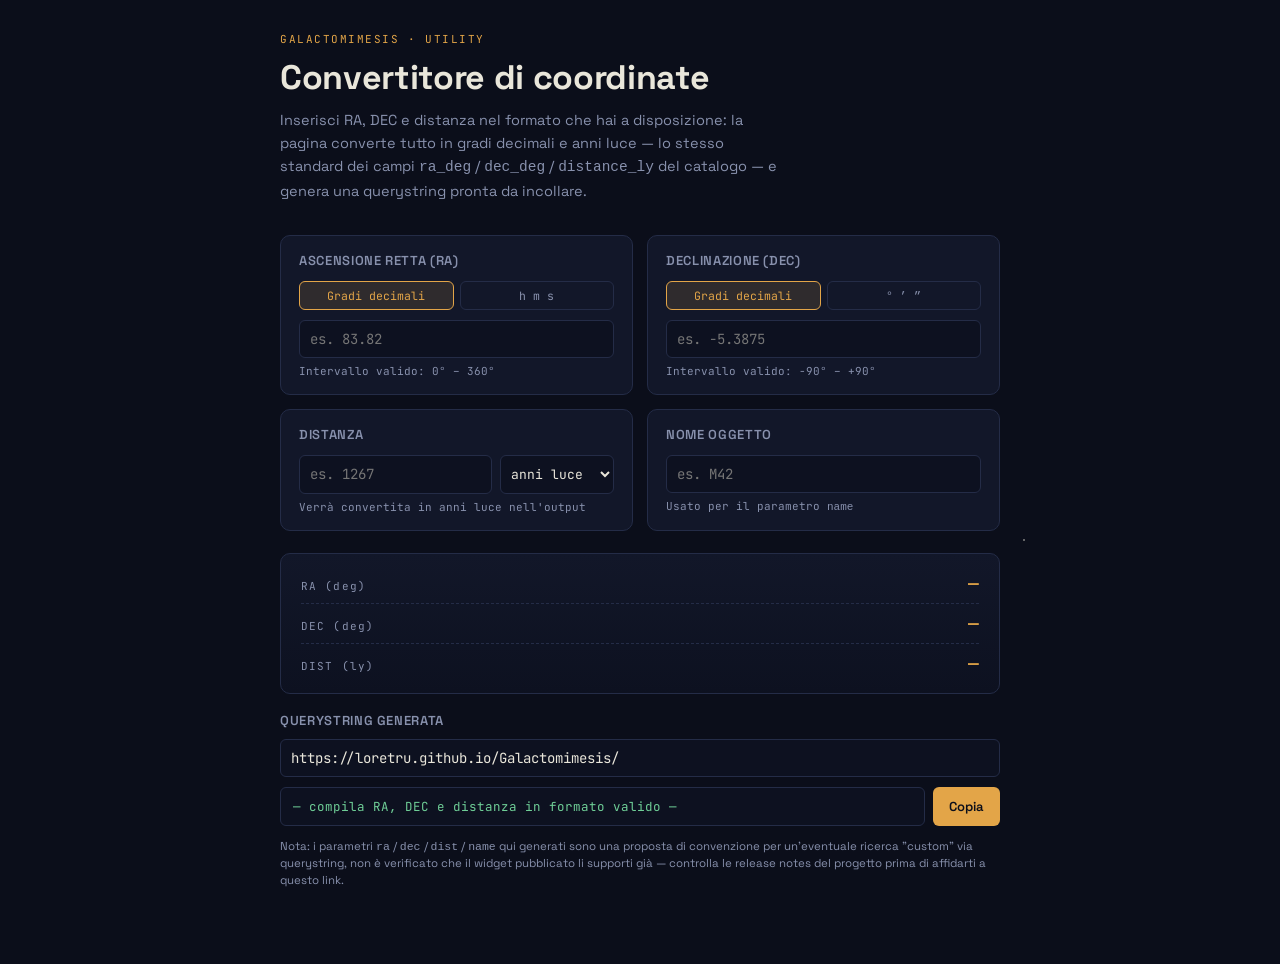
==== coordconv.html @ bba75ea1 "Added a utility page to convert RA & DEC coords and create a custom-search querystring" ====
<!DOCTYPE html>
<html lang="it">
<head>
<meta charset="UTF-8">
<meta name="viewport" content="width=device-width, initial-scale=1">
<title>Convertitore coordinate · Galactomimesis</title>
<link rel="preconnect" href="https://fonts.googleapis.com">
<link href="https://fonts.googleapis.com/css2?family=Space+Grotesk:wght@400;500;600;700&family=JetBrains+Mono:wght@400;500;600&display=swap" rel="stylesheet">
<style>
  :root{
    --bg:#0b0e1a;
    --panel:#121729;
    --panel-border:#242c47;
    --text:#e9e6da;
    --text-dim:#8891ad;
    --accent:#e3a548;
    --accent-dim:rgba(227,165,72,0.14);
    --ok:#6fcf97;
    --err:#e2685a;
  }
  *{box-sizing:border-box;}
  html,body{margin:0;padding:0;}
  body{
    background:
      radial-gradient(1px 1px at 20% 30%, rgba(233,230,218,0.5) 50%, transparent 51%),
      radial-gradient(1px 1px at 65% 15%, rgba(233,230,218,0.35) 50%, transparent 51%),
      radial-gradient(1.5px 1.5px at 80% 60%, rgba(233,230,218,0.4) 50%, transparent 51%),
      radial-gradient(1px 1px at 40% 80%, rgba(233,230,218,0.3) 50%, transparent 51%),
      radial-gradient(1px 1px at 90% 85%, rgba(233,230,218,0.3) 50%, transparent 51%),
      radial-gradient(1px 1px at 10% 65%, rgba(233,230,218,0.25) 50%, transparent 51%),
      var(--bg);
    background-attachment:fixed;
    color:var(--text);
    font-family:'Space Grotesk', -apple-system, BlinkMacSystemFont, sans-serif;
    min-height:100vh;
    padding:32px 16px 64px;
  }
  .page{max-width:720px;margin:0 auto;}
  header{margin-bottom:32px;}
  .eyebrow{
    font-family:'JetBrains Mono', monospace;
    font-size:11px;
    letter-spacing:0.14em;
    color:var(--accent);
    margin-bottom:10px;
  }
  h1{
    font-size:clamp(26px,5vw,34px);
    font-weight:700;
    margin:0 0 10px;
    letter-spacing:-0.01em;
  }
  .lede{
    color:var(--text-dim);
    font-size:14.5px;
    line-height:1.6;
    max-width:56ch;
    margin:0;
  }
  .grid{
    display:grid;
    grid-template-columns:1fr 1fr;
    gap:14px;
    margin-bottom:22px;
  }
  @media (max-width:600px){ .grid{grid-template-columns:1fr;} }
  .card{
    background:var(--panel);
    border:1px solid var(--panel-border);
    border-radius:10px;
    padding:16px 18px;
  }
  .card h2{
    font-size:13px;
    font-weight:600;
    text-transform:uppercase;
    letter-spacing:0.05em;
    color:var(--text-dim);
    margin:0 0 12px;
  }
  .format-toggle{
    display:flex;
    gap:6px;
    margin-bottom:10px;
  }
  .format-toggle button{
    flex:1;
    background:transparent;
    border:1px solid var(--panel-border);
    color:var(--text-dim);
    border-radius:6px;
    padding:6px 8px;
    font-family:'JetBrains Mono', monospace;
    font-size:11.5px;
    cursor:pointer;
    transition:background 0.15s, color 0.15s, border-color 0.15s;
  }
  .format-toggle button.active{
    background:var(--accent-dim);
    border-color:var(--accent);
    color:var(--accent);
  }
  .format-toggle button:focus-visible,
  input:focus-visible, select:focus-visible, #copy-btn:focus-visible{
    outline:2px solid var(--accent);
    outline-offset:2px;
  }
  input[type="text"]{
    width:100%;
    background:#0d1120;
    border:1px solid var(--panel-border);
    color:var(--text);
    font-family:'JetBrains Mono', monospace;
    font-size:14px;
    border-radius:6px;
    padding:9px 10px;
  }
  input[type="text"].invalid{ border-color:var(--err); }
  .hint{
    font-size:11px;
    color:var(--text-dim);
    margin-top:6px;
    font-family:'JetBrains Mono', monospace;
  }
  .dist-row{ display:flex; gap:8px; }
  .dist-row input{ flex:1; }
  select{
    background:#0d1120;
    border:1px solid var(--panel-border);
    color:var(--text);
    font-family:'JetBrains Mono', monospace;
    font-size:13px;
    border-radius:6px;
    padding:9px 6px;
  }
  .readout{
    background:linear-gradient(180deg, var(--panel), #0d1120);
    border:1px solid var(--panel-border);
    border-radius:10px;
    padding:18px 20px;
    margin-bottom:18px;
    display:grid;
    gap:8px;
  }
  .readout-row{
    display:flex;
    justify-content:space-between;
    align-items:baseline;
    border-bottom:1px dashed var(--panel-border);
    padding-bottom:8px;
  }
  .readout-row:last-child{ border-bottom:none; padding-bottom:0; }
  .readout-label{
    font-family:'JetBrains Mono', monospace;
    font-size:11px;
    letter-spacing:0.1em;
    color:var(--text-dim);
  }
  .readout-value{
    font-family:'JetBrains Mono', monospace;
    font-size:18px;
    font-weight:500;
    color:var(--accent);
  }
  .readout-value.err{ color:var(--err); font-size:13px; }
  .output h2{
    font-size:13px;
    font-weight:600;
    text-transform:uppercase;
    letter-spacing:0.05em;
    color:var(--text-dim);
    margin:0 0 10px;
  }
  .base-url{
    width:100%;
    margin-bottom:10px;
    font-size:12px;
    color:var(--text-dim);
    background:transparent;
    border:1px solid var(--panel-border);
    border-radius:6px;
    padding:7px 9px;
    font-family:'JetBrains Mono', monospace;
  }
  .url-box{
    display:flex;
    gap:8px;
    align-items:stretch;
  }
  .url-box code{
    flex:1;
    display:block;
    background:#0d1120;
    border:1px solid var(--panel-border);
    border-radius:6px;
    padding:10px 12px;
    font-family:'JetBrains Mono', monospace;
    font-size:12.5px;
    color:var(--ok);
    word-break:break-all;
  }
  #copy-btn{
    background:var(--accent);
    color:#0b0e1a;
    border:none;
    border-radius:6px;
    padding:0 16px;
    font-family:'Space Grotesk', sans-serif;
    font-weight:600;
    font-size:13px;
    cursor:pointer;
    white-space:nowrap;
  }
  #copy-btn:active{ transform:translateY(1px); }
  .note{
    font-size:11.5px;
    color:var(--text-dim);
    margin-top:12px;
    line-height:1.5;
  }
  @media (prefers-reduced-motion: reduce){
    *{ transition:none !important; }
  }
</style>
</head>
<body>
<div class="page">

  <header>
    <div class="eyebrow">GALACTOMIMESIS · UTILITY</div>
    <h1>Convertitore di coordinate</h1>
    <p class="lede">Inserisci RA, DEC e distanza nel formato che hai a disposizione: la pagina converte tutto in gradi decimali e anni luce — lo stesso standard dei campi <code>ra_deg</code> / <code>dec_deg</code> / <code>distance_ly</code> del catalogo — e genera una querystring pronta da incollare.</p>
  </header>

  <main class="grid">
    <section class="card">
      <h2>Ascensione retta (RA)</h2>
      <div class="format-toggle" data-group="ra">
        <button type="button" data-mode="deg" class="active">Gradi decimali</button>
        <button type="button" data-mode="hms">h m s</button>
      </div>
      <input type="text" id="ra-input" placeholder="es. 83.82" autocomplete="off">
      <div class="hint" id="ra-hint">Intervallo valido: 0° – 360°</div>
    </section>

    <section class="card">
      <h2>Declinazione (DEC)</h2>
      <div class="format-toggle" data-group="dec">
        <button type="button" data-mode="deg" class="active">Gradi decimali</button>
        <button type="button" data-mode="dms">° ′ ″</button>
      </div>
      <input type="text" id="dec-input" placeholder="es. -5.3875" autocomplete="off">
      <div class="hint" id="dec-hint">Intervallo valido: -90° – +90°</div>
    </section>

    <section class="card">
      <h2>Distanza</h2>
      <div class="dist-row">
        <input type="text" id="dist-input" placeholder="es. 1267" autocomplete="off">
        <select id="dist-unit">
          <option value="ly">anni luce</option>
          <option value="pc">parsec</option>
          <option value="kpc">kiloparsec</option>
        </select>
      </div>
      <div class="hint">Verrà convertita in anni luce nell'output</div>
    </section>

    <section class="card">
      <h2>Nome oggetto</h2>
      <input type="text" id="name-input" placeholder="es. M42" autocomplete="off">
      <div class="hint">Usato per il parametro <code>name</code></div>
    </section>
  </main>

  <section class="readout" id="readout">
    <div class="readout-row">
      <span class="readout-label">RA (deg)</span>
      <span class="readout-value" id="out-ra">—</span>
    </div>
    <div class="readout-row">
      <span class="readout-label">DEC (deg)</span>
      <span class="readout-value" id="out-dec">—</span>
    </div>
    <div class="readout-row">
      <span class="readout-label">DIST (ly)</span>
      <span class="readout-value" id="out-dist">—</span>
    </div>
  </section>

  <section class="output">
    <h2>Querystring generata</h2>
    <input type="text" class="base-url" id="base-url" value="https://loretru.github.io/Galactomimesis/">
    <div class="url-box">
      <code id="url-output">—</code>
      <button type="button" id="copy-btn">Copia</button>
    </div>
    <p class="note">Nota: i parametri <code>ra</code> / <code>dec</code> / <code>dist</code> / <code>name</code> qui generati sono una proposta di convenzione per un'eventuale ricerca "custom" via querystring, non è verificato che il widget pubblicato li supporti già — controlla le release notes del progetto prima di affidarti a questo link.</p>
  </section>

</div>

<script>
(function(){
  const raInput = document.getElementById('ra-input');
  const decInput = document.getElementById('dec-input');
  const distInput = document.getElementById('dist-input');
  const distUnit = document.getElementById('dist-unit');
  const nameInput = document.getElementById('name-input');
  const baseUrlInput = document.getElementById('base-url');

  const raHint = document.getElementById('ra-hint');
  const decHint = document.getElementById('dec-hint');

  const outRa = document.getElementById('out-ra');
  const outDec = document.getElementById('out-dec');
  const outDist = document.getElementById('out-dist');
  const urlOutput = document.getElementById('url-output');
  const copyBtn = document.getElementById('copy-btn');

  let raMode = 'deg';
  let decMode = 'deg';

  function setupToggle(groupSelector, onChange){
    const group = document.querySelector(`.format-toggle[data-group="${groupSelector}"]`);
    const buttons = group.querySelectorAll('button');
    buttons.forEach(btn => {
      btn.addEventListener('click', () => {
        buttons.forEach(b => b.classList.remove('active'));
        btn.classList.add('active');
        onChange(btn.dataset.mode);
        update();
      });
    });
  }

  setupToggle('ra', mode => {
    raMode = mode;
    raInput.placeholder = mode === 'deg' ? 'es. 83.82' : 'es. 05h 35m 16.80s';
    raHint.textContent = mode === 'deg'
      ? 'Intervallo valido: 0° – 360°'
      : 'Formato: 05h 35m 16.80s (accetta anche 05:35:16.8 o 05 35 16.8)';
  });

  setupToggle('dec', mode => {
    decMode = mode;
    decInput.placeholder = mode === 'deg' ? 'es. -5.3875' : "es. -05° 23' 15.0\"";
    decHint.textContent = mode === 'deg'
      ? 'Intervallo valido: -90° – +90°'
      : 'Formato: -05° 23\' 15.0" (accetta anche -05:23:15 o -05 23 15)';
  });

  // Estrae fino a 3 numeri (d/h, m, s) da una stringa sessagesimale, gestendo il segno a parte
  function parseSexagesimal(str){
    str = str.trim();
    if (!str) return null;
    let sign = 1;
    if (str[0] === '-'){ sign = -1; str = str.slice(1); }
    else if (str[0] === '+'){ str = str.slice(1); }
    const nums = str.match(/[\d.]+/g);
    if (!nums || nums.length === 0) return null;
    const d = parseFloat(nums[0]) || 0;
    const m = nums[1] !== undefined ? parseFloat(nums[1]) : 0;
    const s = nums[2] !== undefined ? parseFloat(nums[2]) : 0;
    if (isNaN(d) || isNaN(m) || isNaN(s)) return null;
    return sign * (d + m / 60 + s / 3600);
  }

  function parseRA(){
    const raw = raInput.value.trim();
    if (!raw) return null;
    let deg;
    if (raMode === 'deg'){
      deg = parseFloat(raw);
    } else {
      deg = parseSexagesimal(raw);
      if (deg !== null) deg = deg * 15; // ore -> gradi
    }
    if (deg === null || isNaN(deg)) return null;
    if (deg < 0 || deg > 360) return null;
    return deg;
  }

  function parseDEC(){
    const raw = decInput.value.trim();
    if (!raw) return null;
    let deg;
    if (decMode === 'deg'){
      deg = parseFloat(raw);
    } else {
      deg = parseSexagesimal(raw);
    }
    if (deg === null || isNaN(deg)) return null;
    if (deg < -90 || deg > 90) return null;
    return deg;
  }

  function parseDist(){
    const raw = distInput.value.trim();
    if (!raw) return null;
    const val = parseFloat(raw);
    if (isNaN(val) || val <= 0) return null;
    const unit = distUnit.value;
    if (unit === 'ly') return val;
    if (unit === 'pc') return val * 3.26156;
    if (unit === 'kpc') return val * 1000 * 3.26156;
    return null;
  }

  function setValidity(input, valid){
    input.classList.toggle('invalid', !valid);
  }

  function update(){
    const raRaw = raInput.value.trim();
    const decRaw = decInput.value.trim();
    const distRaw = distInput.value.trim();

    const ra = parseRA();
    const dec = parseDEC();
    const dist = parseDist();

    setValidity(raInput, raRaw === '' || ra !== null);
    setValidity(decInput, decRaw === '' || dec !== null);
    setValidity(distInput, distRaw === '' || dist !== null);

    outRa.textContent = ra !== null ? ra.toFixed(4) + '°' : (raRaw ? 'formato non valido' : '—');
    outRa.classList.toggle('err', raRaw !== '' && ra === null);

    outDec.textContent = dec !== null ? (dec >= 0 ? '+' : '') + dec.toFixed(4) + '°' : (decRaw ? 'formato non valido' : '—');
    outDec.classList.toggle('err', decRaw !== '' && dec === null);

    outDist.textContent = dist !== null ? Math.round(dist * 100) / 100 + ' ly' : (distRaw ? 'formato non valido' : '—');
    outDist.classList.toggle('err', distRaw !== '' && dist === null);

    const name = nameInput.value.trim();
    const base = baseUrlInput.value.trim() || 'https://loretru.github.io/Galactomimesis/';

    if (ra !== null && dec !== null && dist !== null){
      const params = new URLSearchParams();
      params.set('ra', ra.toFixed(4));
      params.set('dec', dec.toFixed(4));
      params.set('dist', (Math.round(dist * 100) / 100).toString());
      if (name) params.set('name', name);
      const separator = base.includes('?') ? '&' : '?';
      urlOutput.textContent = base + separator + params.toString();
    } else {
      urlOutput.textContent = '— compila RA, DEC e distanza in formato valido —';
    }
  }

  copyBtn.addEventListener('click', () => {
    const text = urlOutput.textContent;
    if (!text || text.startsWith('—')) return;
    navigator.clipboard.writeText(text).then(() => {
      const original = copyBtn.textContent;
      copyBtn.textContent = 'Copiato ✓';
      setTimeout(() => { copyBtn.textContent = original; }, 1400);
    });
  });

  [raInput, decInput, distInput, distUnit, nameInput, baseUrlInput].forEach(el => {
    el.addEventListener('input', update);
    el.addEventListener('change', update);
  });

  update();
})();
</script>

</body>
</html>
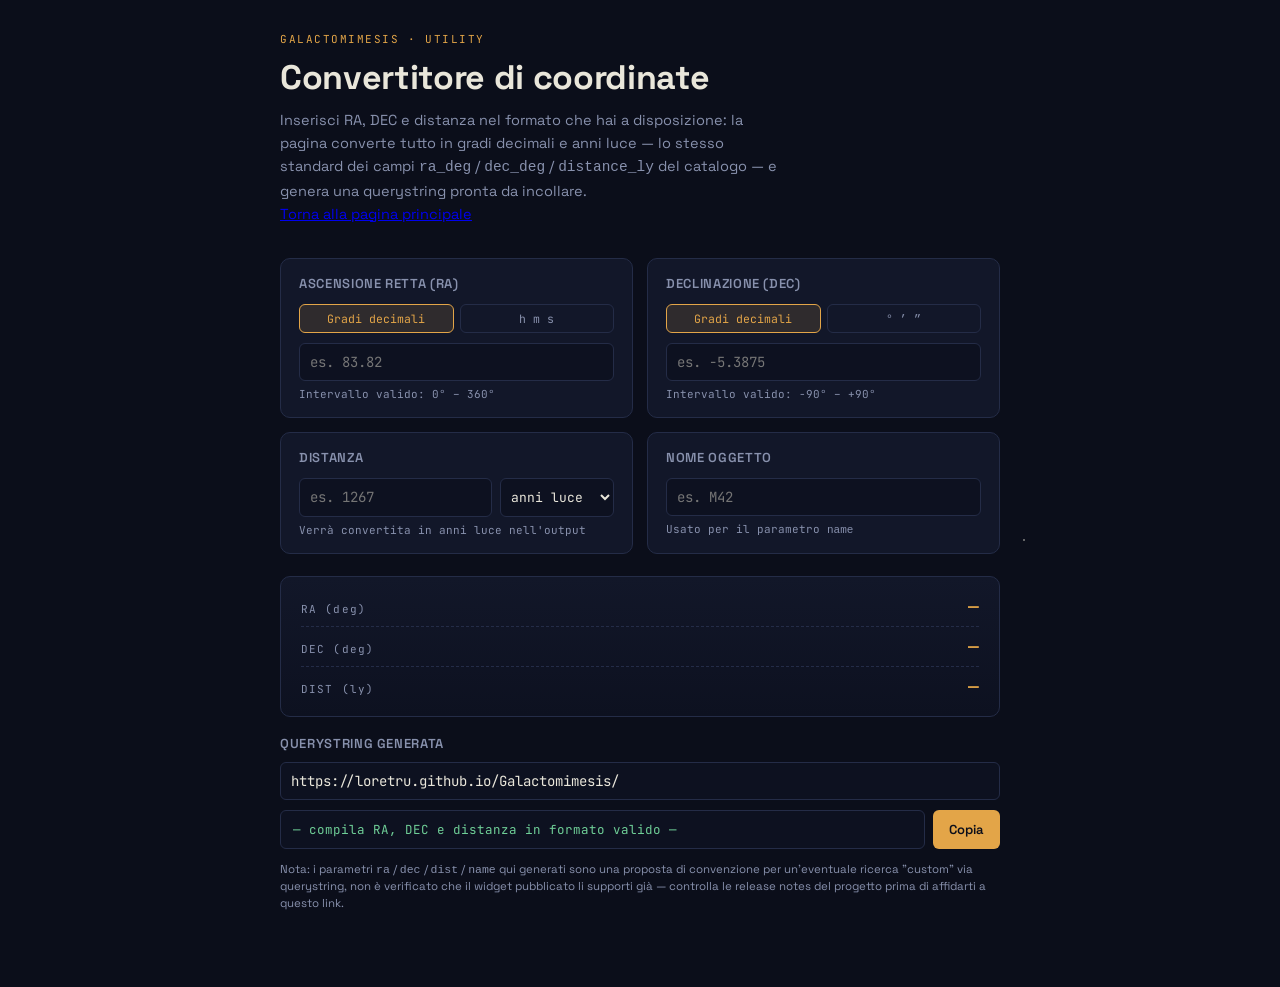
==== commit ce40c610: "Minor amendments" ====
--- a/coordconv.html
+++ b/coordconv.html
@@ -229,7 +229,8 @@
   <header>
     <div class="eyebrow">GALACTOMIMESIS · UTILITY</div>
     <h1>Convertitore di coordinate</h1>
-    <p class="lede">Inserisci RA, DEC e distanza nel formato che hai a disposizione: la pagina converte tutto in gradi decimali e anni luce — lo stesso standard dei campi <code>ra_deg</code> / <code>dec_deg</code> / <code>distance_ly</code> del catalogo — e genera una querystring pronta da incollare.</p>
+    <p class="lede">Inserisci RA, DEC e distanza nel formato che hai a disposizione: la pagina converte tutto in gradi decimali e anni luce — lo stesso standard dei campi <code>ra_deg</code> / <code>dec_deg</code> / <code>distance_ly</code> del catalogo — e genera una querystring pronta da incollare.<br/>
+	<a href="https://loretru.github.io/Galactomimesis/">Torna alla pagina principale</a></p>
   </header>
 
   <main class="grid">
